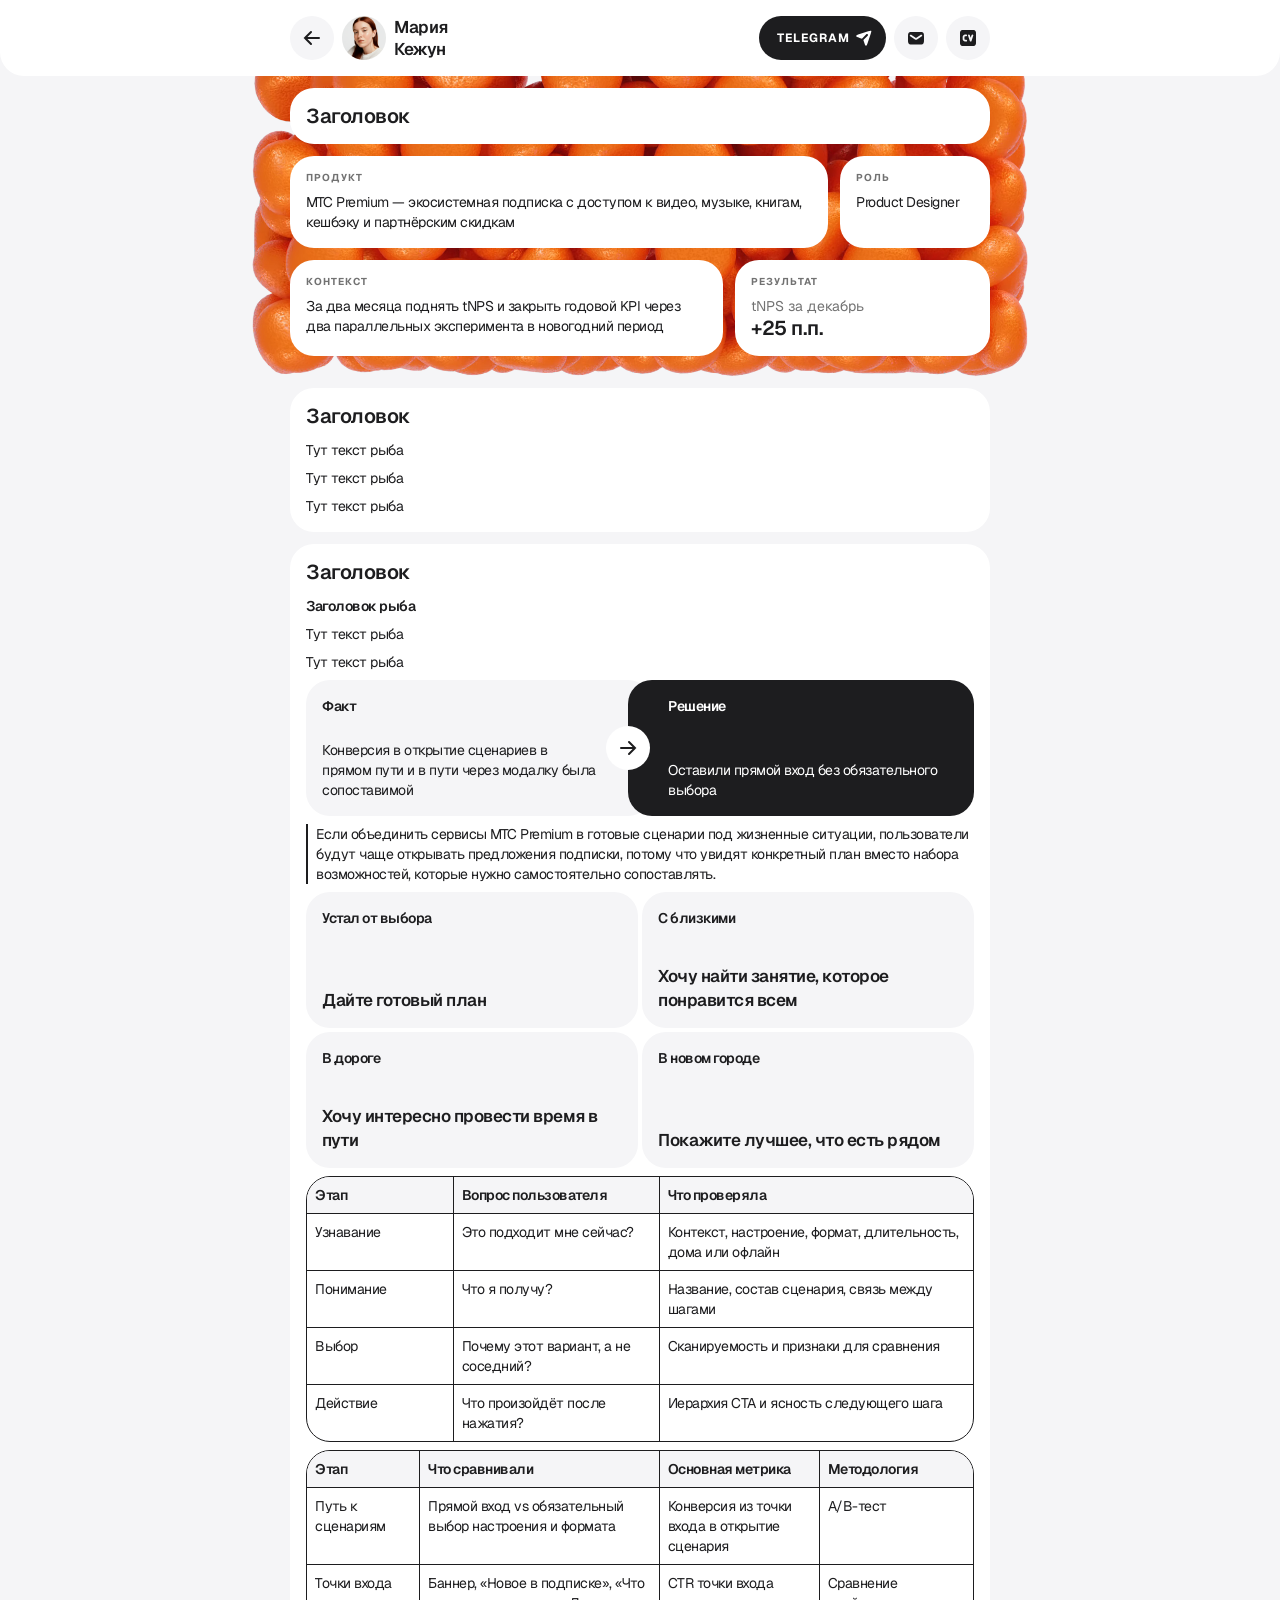
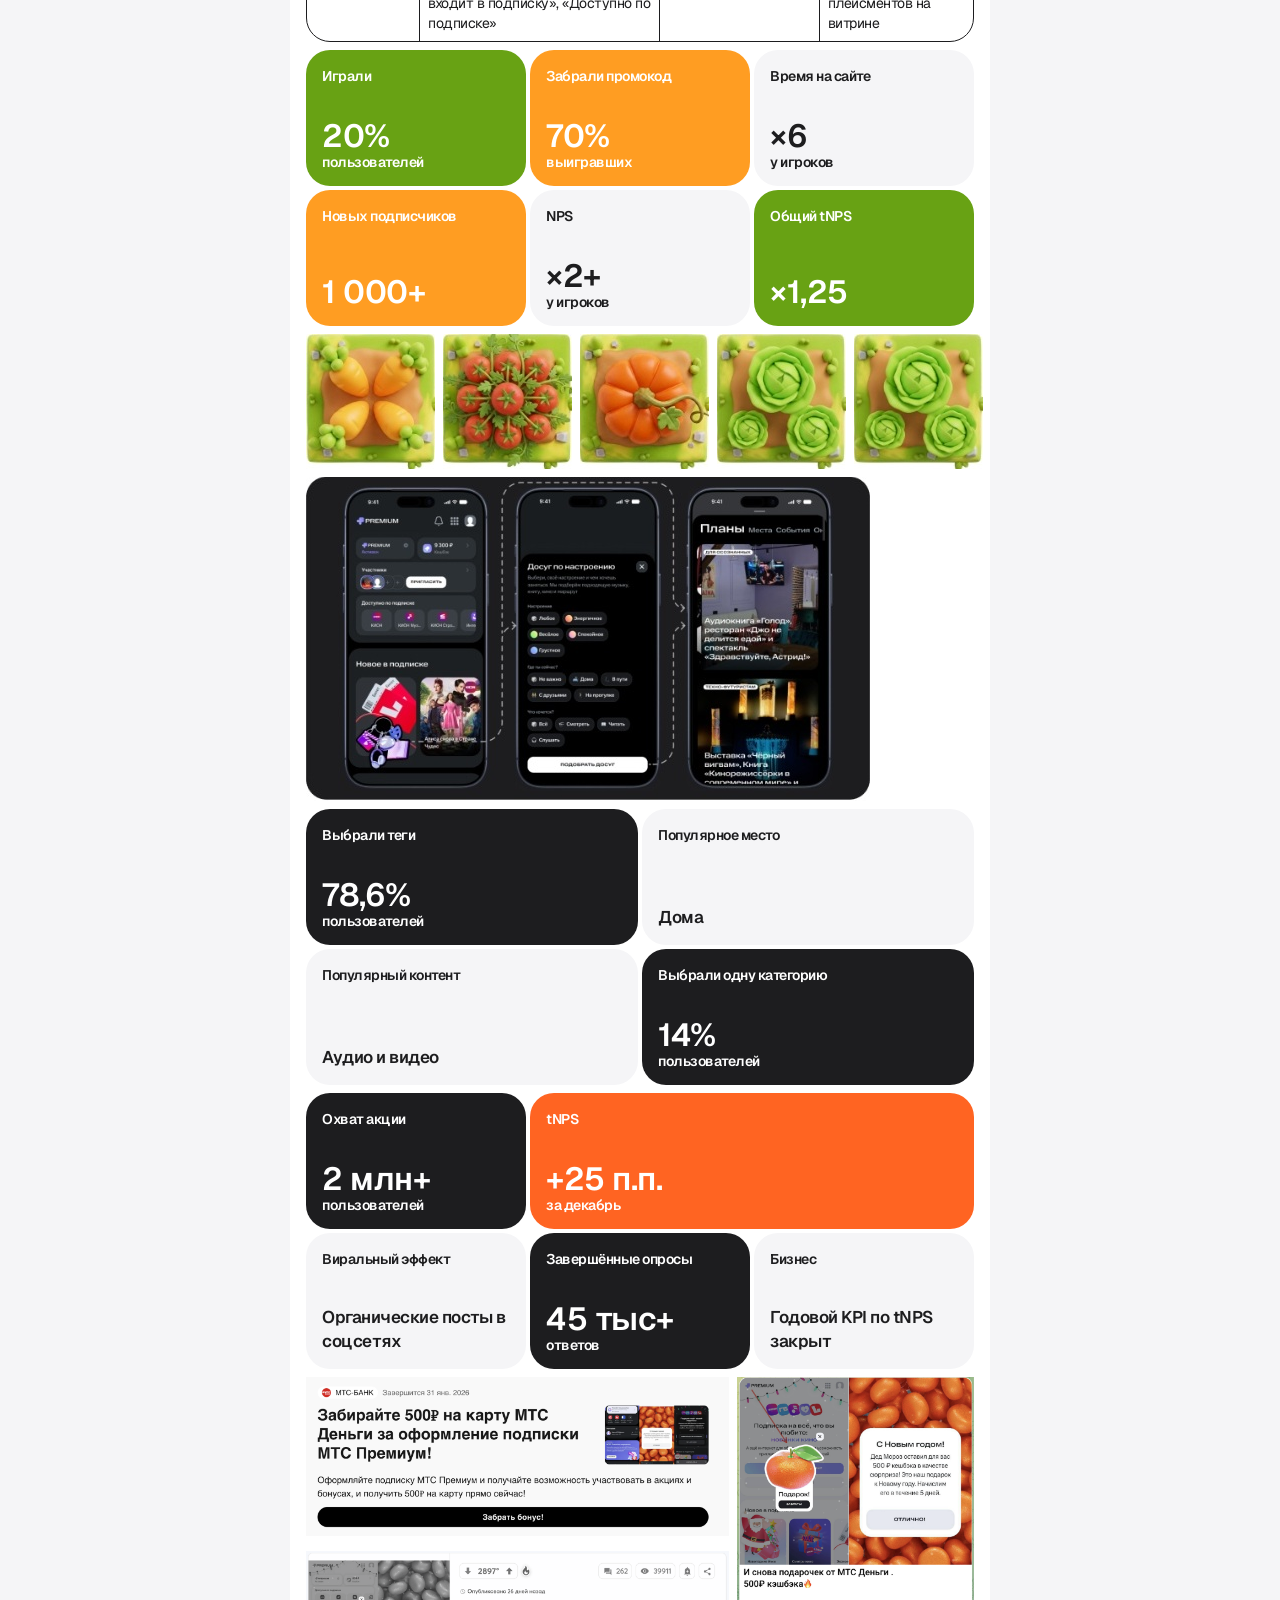
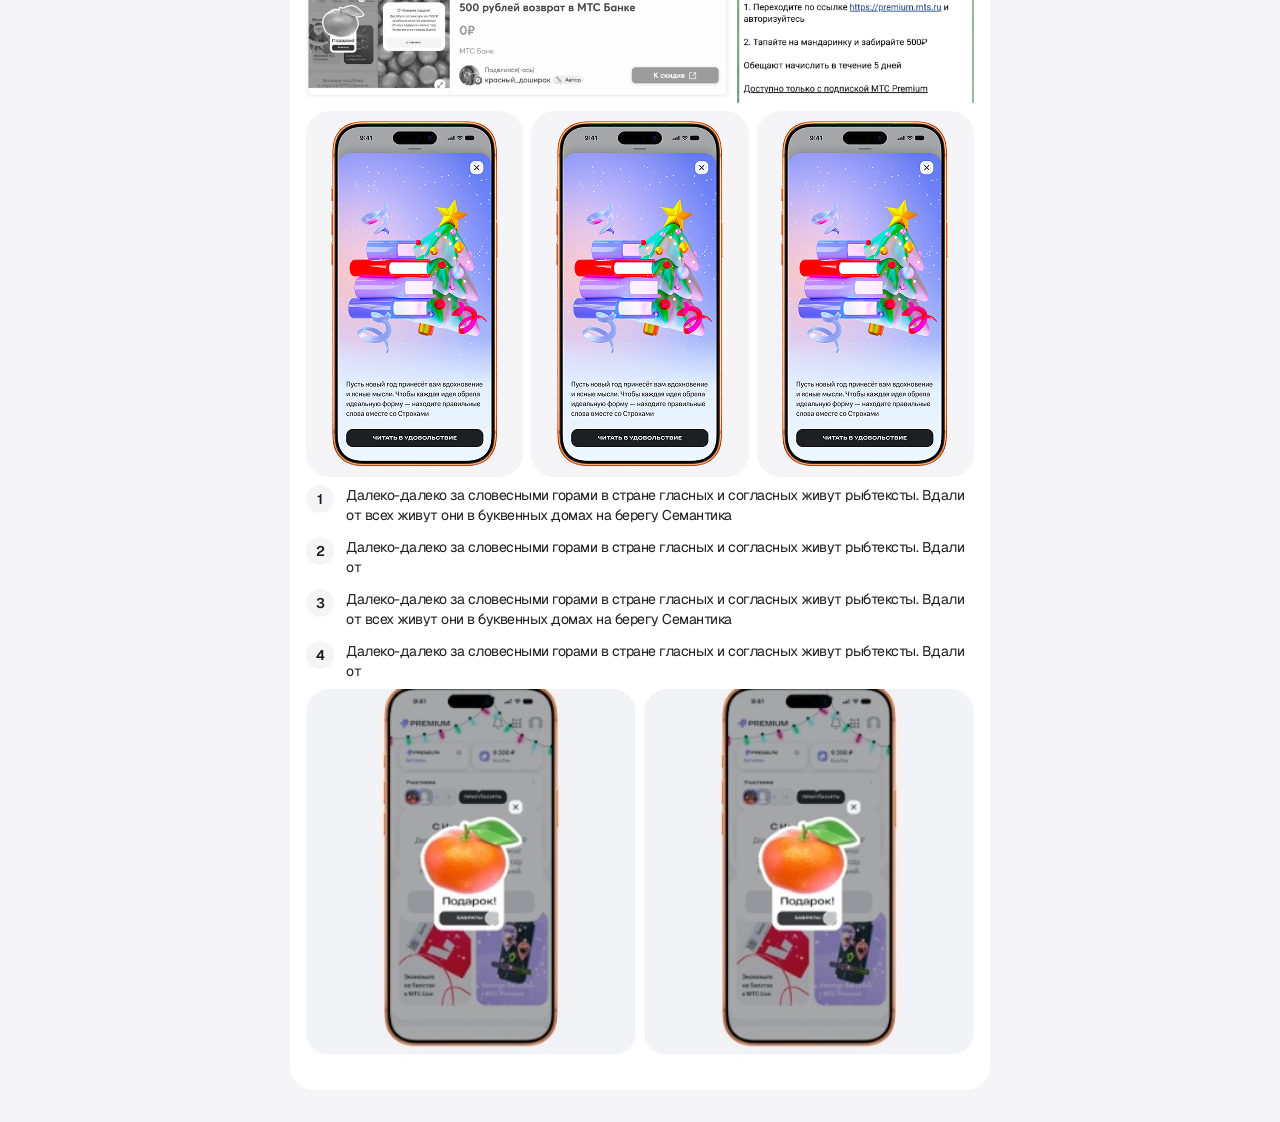
==== cases/case-template.html @ 4406c3a9 "mandarin-case" ====
<!doctype html>
<html lang="ru">
  <head>
    <meta charset="utf-8" />
    <meta
      name="viewport"
      content="width=device-width, initial-scale=1"
    />
    <title>Шаблон кейса — Мария Кежун</title>
    <link
      rel="stylesheet"
      href="/css/main.css"
    />
    <link
      rel="stylesheet"
      href="/css/case.css"
    />
  </head>

  <body class="case-page">
    <!-- Статичный фон-заготовка. Можно заменить на своё видео, не подключая скрипт главной. -->
    <div
      class="case-background"
      aria-hidden="true"
    >
      <video
        class="background-mandarin"
        autoplay
        muted
        loop
        playsinline
      >
        <source
          src="/images/для анимации 22.mp4"
          type='video/mp4; codecs="hvc1"'
        />
        <source
          src="/images/для анимации 22.webm"
          type="video/webm"
        />
      </video>
    </div>

    <!-- Шапка -->
    <header class="case-header">
      <div class="case-header-inner">
        <div class="case-author">
          <a
            class="button case-button"
            href="../index.html"
            aria-label="Все проекты"
          >
            <img
              class="button-icon"
              src="/images/cases/Arrow_left.svg"
              width="24"
              height="24"
              alt=""
            />
          </a>
          <img
            class="case-avatar"
            src="/images/cases/avatar.jpg"
            alt=""
            loading="lazy"
          />
          <div class="case-author-name">Мария<br />Кежун</div>
        </div>
        <div class="case-actions">
          <a
            class="button case-button telegram"
            href="https://t.me/mashenkatel"
            target="_blank"
            rel="noopener noreferrer"
          >
            TELEGRAM
            <img
              class="button-icon case-button-icon"
              src="/images/Telegram.svg"
              width="24"
              height="24"
              alt=""
            />
          </a>
          <a
            class="button case-button"
            href="mailto:maria.kezhun@yandex.ru"
          >
            <img
              class="button-icon"
              src="/images/E-mail.svg"
              width="24"
              height="24"
              alt=""
            />
          </a>
          <a
            class="button case-button"
            href="files/cv.pdf"
            target="_blank"
            rel="noopener noreferrer"
          >
            <img
              class="button-icon"
              src="/images/CV.svg"
              width="24"
              height="24"
              alt=""
            />
          </a>
        </div>
      </div>
    </header>

    <main class="case-main">
      <!-- Интро -->
      <div class="case-intro">
        <div class="case-panel">
          <h1>Заголовок</h1>
        </div>
        <div class="case-meta">
          <div class="case-meta-row">
            <div class="case-meta-item">
              <div class="case-caption">Продукт</div>
              <p
                >МТС Premium — экосистемная подписка с доступом к видео, музыке, книгам, кешбэку и
                партнёрским скидкам</p
              >
            </div>
            <div class="case-meta-item">
              <div class="case-caption">Роль</div>
              <p>Product Designer</p>
            </div>
          </div>
          <div class="case-meta-row case-meta-row--second">
            <div class="case-meta-item">
              <div class="case-caption">Контекст</div>
              <p
                >За два месяца поднять tNPS и закрыть годовой KPI через два параллельных
                эксперимента в новогодний период</p
              >
            </div>
            <div class="case-meta-item">
              <div class="case-caption">Результат</div>
              <div>
                <div class="case-result-label">tNPS за декабрь</div>
                <div class="case-result-value">+25 п.п.</div>
              </div>
            </div>
          </div>
        </div>
      </div>

      <!-- Контент -->
      <div class="case-content">
        <!-- КОПИРОВАТЬ: самостоятельная текстовая секция -->
        <section class="case-panel">
          <h2>Заголовок</h2>
          <div class="case-stack">
            <p>Тут текст рыба</p>
            <p>Тут текст рыба</p>
            <p>Тут текст рыба</p>
          </div>
        </section>
        <!-- КОПИРОВАТЬ: большая секция. Внутри — каталог разных блоков, а не связный кейс. -->
        <section class="case-panel">
          <h2>Заголовок</h2>
          <div class="case-blocks">
            <!-- Подзаголовок и абзацы -->
            <div class="case-stack">
              <h3>Заголовок рыба</h3>
              <p>Тут текст рыба</p>
              <p>Тут текст рыба</p>
            </div>
            <!-- Факт → решение -->
            <div class="case-padding">
              <div class="case-decision">
                <div class="case-decision-card case-decision-card--light">
                  <h3>Факт</h3>
                  <p
                    >Конверсия в открытие сценариев в прямом пути и в пути через модалку была
                    сопоставимой
                  </p>
                </div>
                <div class="case-decision-card case-decision-card--dark">
                  <div
                    class="case-decision-arrow"
                    aria-hidden="true"
                  >
                    <img
                      class="icon"
                      src="/images/cases/Arrow_right.svg"
                      width="24"
                      height="24"
                      alt=""
                    />
                  </div>
                  <h3>Решение</h3>
                  <p>Оставили прямой вход без обязательного выбора</p>
                </div>
              </div>
            </div>
            <!-- Гипотеза / цитата -->
            <blockquote class="case-quote"
              >Если объединить сервисы МТС Premium в готовые сценарии под жизненные ситуации,
              пользователи будут чаще открывать предложения подписки, потому что увидят конкретный
              план вместо набора возможностей, которые нужно самостоятельно
              сопоставлять.</blockquote
            >
            <!-- Сценарии: 2 × 2 на широком экране, колонка на мобильном -->
            <div class="case-grid case-grid--two case-scenarios">
              <div class="case-tile scenario-choice">
                <div class="case-tile-title">Устал от выбора</div>
                <div>
                  <div class="case-tile-text">Дайте готовый план</div>
                </div>
              </div>
              <div class="case-tile scenario-family">
                <div class="case-tile-title">С близкими</div>
                <div>
                  <div class="case-tile-text">Хочу найти занятие, которое понравится всем</div>
                </div>
              </div>
              <div class="case-tile scenario-road">
                <div class="case-tile-title">В дороге</div>
                <div>
                  <div class="case-tile-text">Хочу интересно провести время в пути</div>
                </div>
              </div>
              <div class="case-tile scenario-city">
                <div class="case-tile-title">В новом городе</div>
                <div>
                  <div class="case-tile-text">Покажите лучшее, что есть рядом</div>
                </div>
              </div>
            </div>
            <!-- Таблица: этапы пользовательского пути -->
            <div
              class="case-table-scroll"
              tabindex="0"
              role="region"
              aria-label="Вопрос пользователя — таблица с горизонтальной прокруткой"
            >
              <div class="case-table-frame">
                <table class="case-table case-table--journey">
                  <colgroup>
                    <col />
                    <col />
                    <col />
                  </colgroup>
                  <thead>
                    <tr>
                      <th scope="col">Этап</th>
                      <th scope="col">Вопрос пользователя</th>
                      <th scope="col">Что проверяла</th>
                    </tr>
                  </thead>
                  <tbody>
                    <tr>
                      <td>Узнавание</td>
                      <td>Это подходит мне сейчас?</td>
                      <td>Контекст, настроение, формат, длительность, дома или офлайн</td>
                    </tr>
                    <tr>
                      <td>Понимание</td>
                      <td>Что я получу?</td>
                      <td>Название, состав сценария, связь между шагами</td>
                    </tr>
                    <tr>
                      <td>Выбор</td>
                      <td>Почему этот вариант, а не соседний?</td>
                      <td>Сканируемость и признаки для сравнения</td>
                    </tr>
                    <tr>
                      <td>Действие</td>
                      <td>Что произойдёт после нажатия?</td>
                      <td>Иерархия CTA и ясность следующего шага</td>
                    </tr>
                  </tbody>
                </table>
              </div>
            </div>
            <!-- Таблица: эксперименты -->
            <div
              class="case-table-scroll"
              tabindex="0"
              role="region"
              aria-label="Что сравнивали — таблица с горизонтальной прокруткой"
            >
              <div class="case-table-frame">
                <table class="case-table case-table--experiments">
                  <colgroup>
                    <col />
                    <col />
                    <col />
                    <col />
                  </colgroup>
                  <thead>
                    <tr>
                      <th scope="col">Этап</th>
                      <th scope="col">Что сравнивали</th>
                      <th scope="col">Основная метрика</th>
                      <th scope="col">Методология</th>
                    </tr>
                  </thead>
                  <tbody>
                    <tr>
                      <td>Путь к сценариям</td>
                      <td>Прямой вход vs обязательный выбор настроения и формата</td>
                      <td>Конверсия из точки входа в открытие сценария</td>
                      <td>А/В-тест</td>
                    </tr>
                    <tr>
                      <td>Точки входа</td>
                      <td
                        >Баннер, «Новое в подписке», «Что входит в подписку», «Доступно по подписке»
                      </td>
                      <td>CTR точки входа</td>
                      <td>Сравнение плейсментов на витрине</td>
                    </tr>
                  </tbody>
                </table>
              </div>
            </div>
            <!-- Метрики: мобильный порядок задан классами metric-* -->
            <div class="case-grid case-grid--three case-metrics">
              <div class="case-tile case-tile--green metric-played">
                <div class="case-tile-title">Играли</div>
                <div>
                  <div class="case-tile-value">20%</div>
                  <div class="case-tile-note">пользователей</div>
                </div>
              </div>
              <div class="case-tile case-tile--orange metric-code">
                <div class="case-tile-title">Забрали промокод</div>
                <div>
                  <div class="case-tile-value">70%</div>
                  <div class="case-tile-note">выигравших</div>
                </div>
              </div>
              <div class="case-tile metric-time">
                <div class="case-tile-title">Время на сайте</div>
                <div>
                  <div class="case-tile-value">×6</div>
                  <div class="case-tile-note">у игроков</div>
                </div>
              </div>
              <div class="case-tile case-tile--orange metric-new">
                <div class="case-tile-title">Новых подписчиков</div>
                <div>
                  <div class="case-tile-value">1 000+</div>
                </div>
              </div>
              <div class="case-tile metric-nps">
                <div class="case-tile-title">NPS</div>
                <div>
                  <div class="case-tile-value">×2+</div>
                  <div class="case-tile-note">у игроков</div>
                </div>
              </div>
              <div class="case-tile case-tile--green metric-tnps">
                <div class="case-tile-title">Общий tNPS</div>
                <div>
                  <div class="case-tile-value">×1,25</div>
                </div>
              </div>
            </div>
            <!-- Горизонтальная галерея: добавить/удалить img -->
            <div
              class="case-image-strip"
              tabindex="0"
              role="region"
              aria-label="Галерея игрового декора"
              ><img
                class=""
                src="/images/cases/vegetable-1.jpg"
                alt="Игровой декор"
                loading="lazy"
              />
              <img
                class=""
                src="/images/cases/vegetable-2.jpg"
                alt="Игровой декор"
                loading="lazy"
              />
              <img
                class=""
                src="/images/cases/vegetable-3.jpg"
                alt="Игровой декор"
                loading="lazy"
              />
              <img
                class=""
                src="/images/cases/vegetable-4.jpg"
                alt="Игровой декор"
                loading="lazy"
              />
              <img
                class=""
                src="/images/cases/vegetable-4.jpg"
                alt="Игровой декор"
                loading="lazy"
              />
            </div>
            <!-- Одна широкая иллюстрация -->
            <figure
              ><img
                class="case-image"
                src="/images/cases/flow.jpg"
                alt="Три экрана сценария МТС Premium"
                loading="lazy"
            /></figure>
            <!-- Метрики / ответы 2 × 2 -->
            <div class="case-grid case-grid--two">
              <div class="case-tile case-tile--dark">
                <div class="case-tile-title">Выбрали теги</div>
                <div>
                  <div class="case-tile-value">78,6%</div>
                  <div class="case-tile-note">пользователей</div>
                </div>
              </div>
              <div class="case-tile">
                <div class="case-tile-title">Популярное место</div>
                <div>
                  <div class="case-tile-text">Дома</div>
                </div>
              </div>
              <div class="case-tile">
                <div class="case-tile-title">Популярный контент</div>
                <div>
                  <div class="case-tile-text">Аудио и видео</div>
                </div>
              </div>
              <div class="case-tile case-tile--dark">
                <div class="case-tile-title">Выбрали одну категорию</div>
                <div>
                  <div class="case-tile-value">14%</div>
                  <div class="case-tile-note">пользователей</div>
                </div>
              </div>
            </div>
            <!-- Асимметричная сетка результатов -->
            <div class="case-grid case-results">
              <div class="case-tile case-tile--dark result-reach">
                <div class="case-tile-title">Охват акции</div>
                <div>
                  <div class="case-tile-value">2 млн+</div>
                  <div class="case-tile-note">пользователей</div>
                </div>
              </div>
              <div class="case-tile case-tile--tangerine result-tnps">
                <div class="case-tile-title">tNPS</div>
                <div>
                  <div class="case-tile-value">+25 п.п.</div>
                  <div class="case-tile-note">за декабрь</div>
                </div>
              </div>
              <div class="case-tile result-viral">
                <div class="case-tile-title">Виральный эффект</div>
                <div>
                  <div class="case-tile-text">Органические посты в соцсетях</div>
                </div>
              </div>
              <div class="case-tile case-tile--dark result-surveys">
                <div class="case-tile-title">Завершённые опросы</div>
                <div>
                  <div class="case-tile-value">45 тыс+</div>
                  <div class="case-tile-note">ответов</div>
                </div>
              </div>
              <div class="case-tile result-business">
                <div class="case-tile-title">Бизнес</div>
                <div>
                  <div class="case-tile-text">Годовой KPI по tNPS закрыт</div>
                </div>
              </div>
            </div>
            <!-- Коллаж публикаций: на мобильном одна колонка -->
            <div class="case-press">
              <div class="case-press-column"
                ><img
                  src="/images/cases/mandarin/viral-1.png"
                  alt="Публикация об акции"
                  loading="lazy"
                />
                <img
                  src="/images/cases/mandarin/viral-2.png"
                  alt="Обсуждение акции"
                  loading="lazy"
                />
              </div>
              <img
                src="/images/cases/mandarin/viral-3.png"
                alt="Публикация с новогодним подарком"
                loading="lazy"
              />
            </div>
            <!-- Три экрана: на мобильном друг под другом -->
            <div class="case-preview-grid">
              <div class="case-preview-frame">
                <img
                  src="/images/cases/phone-1.jpg"
                  alt="..."
                />
              </div>
              <div class="case-preview-frame">
                <img
                  src="/images/cases/phone-1.jpg"
                  alt="..."
                />
              </div>
              <div class="case-preview-frame">
                <img
                  src="/images/cases/phone-1.jpg"
                  alt="..."
                />
              </div>
            </div>
            <!-- Нумерованный список: номера создаются автоматически -->
            <ol class="case-steps">
              <li
                >Далеко-далеко за словесными горами в стране гласных и согласных живут рыбтексты.
                Вдали от всех живут они в буквенных домах на берегу Семантика</li
              >
              <li
                >Далеко-далеко за словесными горами в стране гласных и согласных живут рыбтексты.
                Вдали от
              </li>
              <li
                >Далеко-далеко за словесными горами в стране гласных и согласных живут рыбтексты.
                Вдали от всех живут они в буквенных домах на берегу Семантика</li
              >
              <li
                >Далеко-далеко за словесными горами в стране гласных и согласных живут рыбтексты.
                Вдали от
              </li>
            </ol>
            <!-- Два экрана в ряд: на мобильном один под другим -->
            <div class="case-pairs"
              ><img
                class=""
                src="/images/cases/gift.jpg"
                alt="Экран с подарком"
                loading="lazy"
              /><img
                class=""
                src="/images/cases/gift.jpg"
                alt="Экран с подарком"
                loading="lazy"
              />
            </div>
          </div>
        </section>
      </div>
    </main>
    <script src="/scripts/case.js"></script>
  </body>
</html>
---- css/main.css ----
/* Общая кнопка: подходит для <a> и <button> */

.button {
  --button-background: #fff;
  --button-color: #1d1d1f;
  --hover-overlay: rgb(188 195 208 / 25%);

  position: relative;

  display: inline-flex;
  align-items: center;
  justify-content: center;
  gap: 2px;

  min-width: 44px;
  height: 44px;
  padding: 10px;

  border: 0;
  border-radius: 100px;

  background: var(--button-background);
  color: var(--button-color);

  font-family: inherit;
  font-size: 12px;
  line-height: 16px;
  font-weight: 700;
  letter-spacing: 1px;

  text-decoration: none;
  cursor: pointer;
}

/* Чёрный вариант */

.button.telegram {
  --button-background: #1d1d1f;
  --button-color: #fff;
  --hover-overlay: rgb(242 243 247 / 12%);
}

/* Иконки */

.button svg,
.button .contact-icon {
  display: block;
  flex: none;
  width: 24px;
  height: 24px;
}

/* Слой ховера.
   Позиционирование .arrow остаётся в CSS главной. */

.button::after,
.arrow::after {
  content: "";
  position: absolute;
  inset: 0;
  border-radius: inherit;
  background: var(--hover-overlay);
  opacity: 0;
  pointer-events: none;
  transition: opacity 150ms ease;
}

.arrow {
  --hover-overlay: rgb(242 243 247 / 12%);
}

@media (hover: hover) {
  .button:hover::after,
  .arrow:hover::after {
    opacity: 1;
  }
}
---- css/case.css ----
@import url("https://fonts.googleapis.com/css2?family=Geist:wght@400;500;600;700&display=swap");

/* Базовые настройки */

* {
  box-sizing: border-box;
}

body.case-page {
  margin: 0;
  color: #1d1d1f;
  background: #f5f5f7;
  font-family: Geist, Arial, sans-serif;
  -webkit-font-smoothing: antialiased;
}

.case-page :where(h1, h2, h3, p, figure, blockquote) {
  margin: 0;
}

.case-page h1,
.case-page h2 {
  font-size: 20px;
  line-height: 24px;
  font-weight: 600;
  letter-spacing: -0.5px;
}

.case-page h3 {
  font-size: 14px;
  line-height: 20px;
  font-weight: 600;
  letter-spacing: -0.5px;
}

.case-page p,
.case-page li,
.case-page td,
.case-page th {
  font-size: 14px;
  line-height: 20px;
  /* line-height: 18px; */
  letter-spacing: -0.5px;
}

.case-page p,
.case-page li {
  overflow-wrap: anywhere;
}

.case-page img {
  display: block;
  max-width: 100%;
}

/* .case-page a {
  color: inherit;
} */

.case-padding-full {
  min-width: 0;
  padding: 12px 0;
}

.case-padding-top {
  min-width: 0;
  padding: 12px 0 0;
}

.text-muted {
  color: #727272;
}

/* Шапка */

.case-header {
  position: sticky;
  top: 0;
  z-index: 10;

  height: 76px;
  padding: 16px 16px 16px;

  background: #fff;
  border-radius: 0 0 24px 24px;
}

.case-header-inner {
  display: flex;
  align-items: center;
  justify-content: space-between;
  gap: 8px;
  max-width: 700px;
  margin: auto;
}

.case-author,
.case-actions {
  display: flex;
  align-items: center;
  gap: 8px;
}

.case-author-name {
  font-size: 17px;
  line-height: 22px;
  font-weight: 600;
  letter-spacing: -0.5px;
}

.case-avatar {
  flex: none;
  width: 44px;
  height: 44px;
  object-fit: cover;
  border-radius: 50%;
}

.case-button {
  --button-background: #f5f5f7;
}

.telegram {
  padding-inline: 18px 10px;
}

/* Основная структура */

.case-main {
  position: relative;
  z-index: 1;
  display: flex;
  flex-direction: column;
  gap: 32px;
  width: calc(100% - 32px);
  max-width: 700px;
  margin: 12px auto 32px;
}

.case-intro,
.case-content {
  display: flex;
  flex-direction: column;
  gap: 12px;
  min-width: 0;
}

.case-panel {
  display: flex;
  flex-direction: column;
  gap: 12px;
  min-width: 0;
  padding: 16px;
  background: white;
  border-radius: 24px;
}

.case-stack {
  display: flex;
  flex-direction: column;
  gap: 8px;
}

.case-blocks {
  display: flex;
  flex-direction: column;
  gap: 8px;
  min-width: 0;
}

.case-blocks > * {
  min-width: 0;
}

/* Метаданные кейса */

.case-meta {
  display: flex;
  flex-direction: column;
  gap: 12px;
}

.case-meta-row {
  display: grid;
  grid-template-columns: minmax(0, 1fr) 150px;
  gap: 12px;
}

.case-meta-row--second {
  grid-template-columns: minmax(0, 1fr) 255px;
}

.case-meta-item {
  display: flex;
  flex-direction: column;
  gap: 8px;
  min-width: 0;
  padding: 16px;
  background: white;
  border-radius: 24px;
}

.case-caption {
  color: #727272;
  font-size: 10px;
  line-height: 12px;
  font-weight: 700;
  letter-spacing: 1px;
  text-transform: uppercase;
}

.case-result-label {
  color: #727272;
  font-size: 14px;
  line-height: 20px;
}

.case-result-value {
  font-size: 20px;
  line-height: 24px;
  font-weight: 600;
  letter-spacing: -0.5px;
}

/* Фон */

.case-background {
  position: absolute;
  top: 0px;
  left: 0;
  right: 0;
  overflow: hidden;
  pointer-events: none;
}

.background-mandarin {
  position: absolute;
  left: 50%;
  bottom: 0;
  transform: translateX(-50%);

  display: block;
  width: 1000px;
  /* height: 1440px; */
  max-width: none;

  object-fit: cover;
  object-position: center bottom;
}

/* .case-background::after {
  content: "";
  position: absolute;
  left: 0;
  right: 0;
  bottom: 0;
  height: 20px;
  background: linear-gradient(transparent, #f5f5f7);
} */

/* Карточки решений */

.case-decision {
  --decision-overlap: 24px;

  position: relative;
  display: grid;
  grid-template-columns: repeat(2, minmax(0, 1fr));
}

.case-decision-card {
  display: flex;
  flex-direction: column;
  justify-content: space-between;
  gap: 24px;
  min-height: 120px;
  padding: 16px;
  border-radius: 24px;
  background: #f5f5f7;
  position: relative;
  min-width: 0;
}

.case-decision-card--light {
  padding-right: 56px;
  margin-right: calc(var(--decision-overlap) / -2);
}

.case-decision-card--dark {
  z-index: 1;
  margin-left: calc(var(--decision-overlap) / -2);
  padding-left: 40px;
  background: #1d1d1f;
  color: white;
  overflow: visible;
}

.case-decision-arrow {
  position: absolute;
  z-index: 2;

  top: 50%;
  left: -22px;
  transform: translateY(-50%);

  display: grid;
  place-items: center;

  width: 44px;
  height: 44px;
  border-radius: 50%;
  background: white;
}

.case-decision-arrow svg {
  width: 24px;
  height: 24px;
}

.case-quote {
  padding-left: 8px;
  border-left: 2px solid #1d1d1f;
  font-size: 14px;
  line-height: 20px;
  letter-spacing: -0.5px;
}

/* Сетки и плитки */

.case-grid {
  display: grid;
  gap: 4px;
}

.case-grid--two {
  grid-template-columns: repeat(2, minmax(0, 1fr));
}

.case-grid--three {
  grid-template-columns: repeat(3, minmax(0, 1fr));
}

.case-tile {
  display: flex;
  flex-direction: column;
  justify-content: space-between;
  gap: 24px;
  min-width: 0;
  min-height: 136px;
  padding: 16px;
  border-radius: 24px;
  background: #f5f5f7;
}

.case-tile--dark {
  background: #1d1d1f;
  color: white;
}

.case-tile--green {
  background: #68a214;
  color: white;
}

.case-tile--orange {
  background: #ff9d22;
  color: white;
}

.case-tile--tangerine {
  background: #ff6422;
  color: white;
}

.case-tile-title {
  font-size: 14px;
  line-height: 20px;
  font-weight: 600;
  letter-spacing: -0.5px;
}

.case-tile-value {
  font-size: 32px;
  line-height: 36px;
  font-weight: 600;
  letter-spacing: -0.5px;
}

.case-tile-text {
  font-size: 17px;
  line-height: 24px;
  font-weight: 600;
  letter-spacing: -0.5px;
}

.case-tile-note {
  font-size: 14px;
  line-height: 16px;
  letter-spacing: -0.5px;
  font-weight: 600;
}

/* Порядок сценариев */

.case-scenarios .scenario-road {
  order: 3;
}

.case-scenarios .scenario-family {
  order: 2;
}

.case-scenarios .scenario-city {
  order: 4;
}

.case-scenarios .scenario-choice {
  order: 1;
}

/* Общие настройки прокручиваемых лент */

.case-table-scroll,
.case-image-strip,
.case-phone-gallery {
  overflow-x: auto;
  overscroll-behavior-x: contain;
  margin-inline: -16px;
  padding-inline: 16px;
}

.case-table-scroll,
.case-image-strip {
  scrollbar-width: none;
  scroll-behavior: auto;
  scroll-snap-type: none;
  cursor: grab;
}

.case-table-scroll::-webkit-scrollbar,
.case-image-strip::-webkit-scrollbar {
  display: none;
}

.case-table-scroll.is-dragging,
.case-image-strip.is-dragging {
  cursor: grabbing;
  user-select: none;
  -webkit-user-select: none;
}

.case-table-scroll:focus-visible,
.case-image-strip:focus-visible {
  outline: 2px solid #727272;
  outline-offset: 4px;
}

/* Таблицы */

/* Неподвижная область просмотра */
.case-table-scroll {
  width: calc(100% + 32px);
  min-width: 0;
  max-width: none;
}

/* Таблица движется вместе с рамкой и скруглениями */
.case-table-frame {
  width: 100%;
  min-width: 450px;
  border: 1px solid #1d1d1f;
  border-radius: 24px;
  overflow: hidden;
}

.case-table {
  width: 100%;
  min-width: 0;
  border-collapse: separate;
  border-spacing: 0;
  table-layout: fixed;
}

.case-table th,
.case-table td {
  padding: 8px;
  text-align: left;
  vertical-align: top;
  border-right: 1px solid #1d1d1f;
  border-bottom: 1px solid #1d1d1f;

  white-space: normal;
  word-break: normal;
  overflow-wrap: anywhere;
}

.case-table th {
  background: #f5f5f7;
  font-weight: 600;
}

.case-table tr > :last-child {
  border-right: 0;
}

.case-table tbody tr:last-child td {
  border-bottom: 0;
}

/* Пропорции колонок таблицы экспериментов */

.case-table--experiments col:nth-child(1) {
  width: 17%;
}

.case-table--experiments col:nth-child(2) {
  width: 36%;
}

.case-table--experiments col:nth-child(3) {
  width: 24%;
}

.case-table--experiments col:nth-child(4) {
  width: 23%;
}

/* Пропорции колонок таблицы пути пользователя */

.case-table--journey col:nth-child(1) {
  width: 22%;
}

.case-table--journey col:nth-child(2) {
  width: 31%;
}

.case-table--journey col:nth-child(3) {
  width: 47%;
}

/* Лента изображений */

.case-image-strip {
  display: flex;
  gap: 8px;
  user-select: none;
  -webkit-user-select: none;
}

.strip-img {
  flex: none;
  max-width: none;
  object-fit: contain;
  user-select: none;
  -webkit-user-drag: none;
}

.ded {
  width: auto;
  height: var(--ded-height, 354px);
  border-radius: 24px;
}

.ogorod {
  width: 152px;
  height: 160px;
}

/* Изображения и публикации */

.case-media {
  min-width: 0;
  margin: 0;
}

.case-video,
.case-img {
  display: block;
  width: 100%;
  height: auto;
  border-radius: 24px;
}

/* Композиция: две горизонтальные картинки и одна вертикальная */

.case-press {
  display: grid;

  /* Рассчитано по пропорциям картинок и двум промежуткам 8px */
  grid-template-columns:
    minmax(0, calc(64.6688105% - 8.9304916px))
    minmax(0, 1fr);

  gap: 8px;
  align-items: start;
  min-width: 0;
}

.case-press-column {
  display: flex;
  flex-direction: column;
  gap: 8px;
  min-width: 0;
}

.case-press img {
  display: block;
  width: 100%;
  height: auto;
}

/* Горизонтальные изображения */
.case-press-column > img {
  aspect-ratio: 429.12 / 161.42;
  object-fit: contain;
}

/* Вертикальное изображение */
.case-press > img {
  aspect-ratio: 230.88 / 317.93;
  object-fit: contain;
}

/* Фреймы с примерами */

.case-preview-grid {
  display: grid;
  grid-template-columns: repeat(3, minmax(0, 1fr));
  gap: 8px;
  min-width: 0;
}

.case-preview-frame {
  display: grid;
  place-items: center;
  min-width: 0;
  overflow: hidden;
  border-radius: 24px;
  background: #f5f5f7;
  padding: 8px;
}

.croped-phone {
  width: 100%;
  max-width: 171.24px;
  height: auto;
}

/* Нумерованные шаги */

.case-steps {
  display: flex;
  flex-direction: column;
  gap: 12px;
  list-style: none;
  padding: 0;
  margin: 0;
  counter-reset: steps;
}

.case-steps li {
  display: grid;
  grid-template-columns: 28px minmax(0, 1fr);
  align-items: center;
  gap: 12px;
  counter-increment: steps;
}

.case-steps li::before {
  content: counter(steps);
  display: grid;
  place-items: center;
  align-self: start;
  width: 28px;
  height: 28px;
  border-radius: 50%;
  background: #f5f5f7;
  font-weight: 600;
}

/* Галерея экранов */

.case-phone-gallery {
  display: flex;
  gap: 8px;
}

.case-phone-gallery img {
  flex: none;
  align-self: start;
  width: 184px;
  max-width: none;
  height: auto;
  border-radius: 24px;
}

.case-pairs {
  display: grid;
  grid-template-columns: repeat(2, minmax(0, 1fr));
  gap: 8px;
}

.case-pairs img {
  width: 100%;
  height: auto;
  border-radius: 24px;
}

/* Результаты */

.case-results {
  grid-template-columns: repeat(3, minmax(0, 1fr));
}

.case-results .result-tnps {
  grid-column: span 2;
}

/* Мобильная версия */

@media (width < 550px) {
  .case-header {
    height: 64px;
  }
  .case-header-inner {
    height: 32px;
  }

  .case-author,
  .case-actions {
    gap: 4px;
  }

  .case-author-name {
    font-size: 12px;
    line-height: 16px;
  }

  .case-avatar {
    width: 32px;
    height: 32px;
  }

  .case-main {
    width: calc(100% - 24px);
  }
  /* 
  .case-background {
    height: 440px;
  } */

  .case-meta {
    padding: 16px;
    background: white;
    border-radius: 24px;
  }

  .case-meta-row,
  .case-meta-row--second {
    display: flex;
    flex-direction: column;
    gap: 12px;
  }

  .case-meta-item {
    padding: 0;
    background: none;
    border-radius: 0;
  }

  .case-decision {
    grid-template-columns: 1fr;
  }

  .case-decision-card--light {
    margin-right: 0;
    margin-bottom: calc(var(--decision-overlap) / -2);
    padding-right: 16px;
    padding-bottom: 44px;
  }

  .case-decision-card--dark {
    padding-left: 16px;
    min-height: 100px;
    gap: 12px;
    margin-left: 0;
    margin-top: calc(var(--decision-overlap) / -2);
  }

  .case-decision-arrow {
    width: 32px;
    height: 32px;
    top: -16px;
    left: 50%;
    bottom: auto;
    transform: translateX(-50%);
  }

  .case-decision-arrow .icon {
    transform: rotate(90deg);
  }

  .case-scenarios {
    grid-template-columns: 1fr;
  }

  .case-scenarios .scenario-road {
    order: 2;
  }

  .case-scenarios .scenario-family {
    order: 3;
  }

  .case-metrics {
    grid-template-columns: repeat(2, minmax(0, 1fr));
  }

  .case-metrics .metric-played {
    grid-column: 1 / -1;
    order: 1;
  }

  .case-metrics .metric-time {
    order: 2;
  }

  .case-metrics .metric-code {
    order: 3;
  }

  .case-metrics .metric-new {
    order: 4;
  }

  .case-metrics .metric-nps {
    order: 5;
  }

  .case-metrics .metric-tnps {
    grid-column: 1 / -1;
    order: 6;
  }

  .case-results {
    grid-template-columns: repeat(2, minmax(0, 1fr));
  }

  .case-results .result-reach {
    order: 1;
  }

  .case-results .result-viral {
    order: 2;
  }

  .case-results .result-tnps {
    order: 3;
    grid-column: 1 / -1;
  }

  .case-results .result-surveys {
    order: 4;
    grid-column: 1 / -1;
  }

  .case-results .result-business {
    order: 5;
    grid-column: 1 / -1;
  }

  .ogorod {
    width: 100px;
    height: 112px;
  }

  .case-pairs {
    grid-template-columns: 1fr;
  }

  .case-preview-grid {
    grid-template-columns: 1fr;
    width: 100%;
    margin-inline: 0;
  }

  .case-preview-frame {
    position: relative;
    aspect-ratio: 518 / 585.48;
  }

  .croped-phone {
    position: absolute;
    inset: 8px;
    margin: auto;

    width: auto;
    max-width: calc(100% - 16px);
    height: calc(100% - 16px);
    max-height: calc(100% - 16px);

    object-fit: contain;
  }

  /* Обычные кнопки с одной иконкой */
  .button.case-button {
    flex: none;

    width: 32px;
    min-width: 32px;
    height: 32px;
    padding: 4px;

    font-size: 10px;
    line-height: 12px;
  }

  /* Иконки в кнопках кейса */
  .button.case-button svg,
  .button.case-button .contact-icon,
  .button .case-button-icon {
    display: block;
    flex: none;
    width: 16px;
    height: 16px;
  }

  /* Telegram с текстом — не ограничиваем шириной 32px */
  .button.telegram {
    width: auto;
    padding-inline: 12px 8px;
    gap: 2px;
  }
}
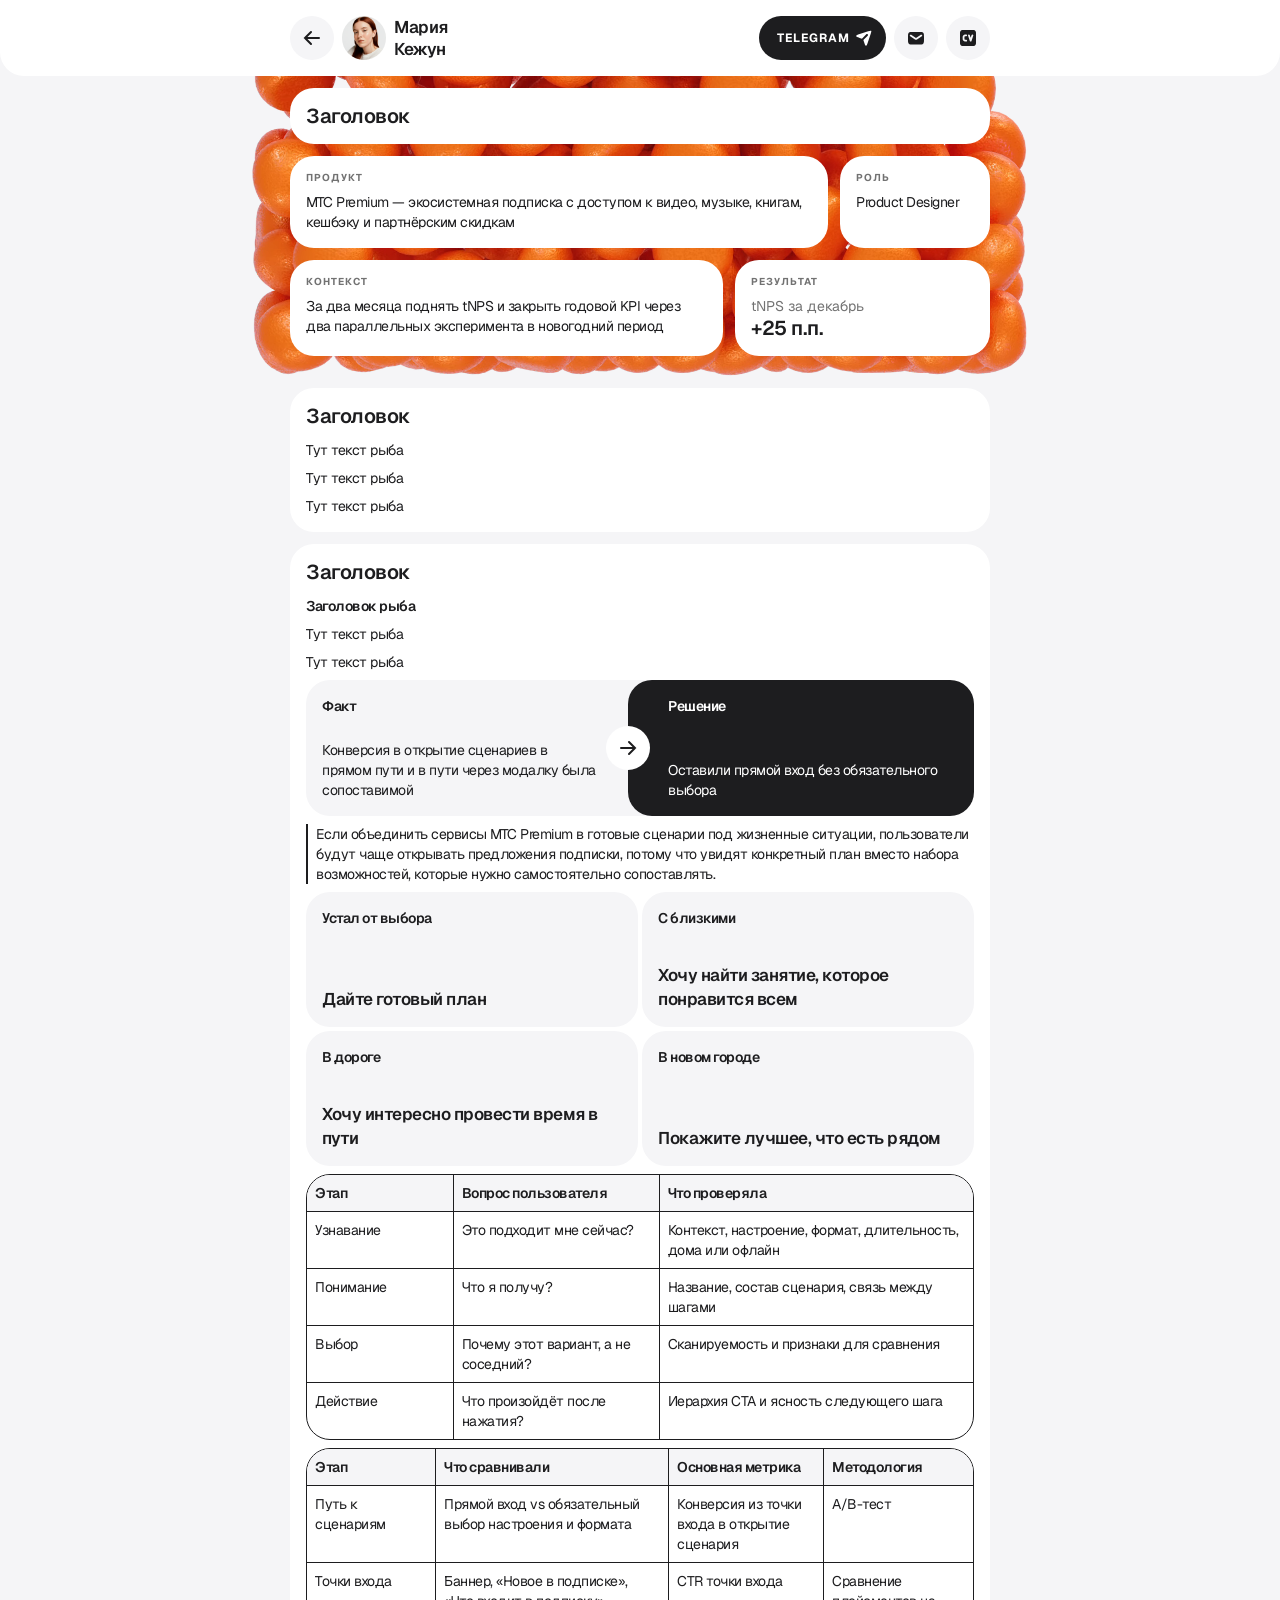
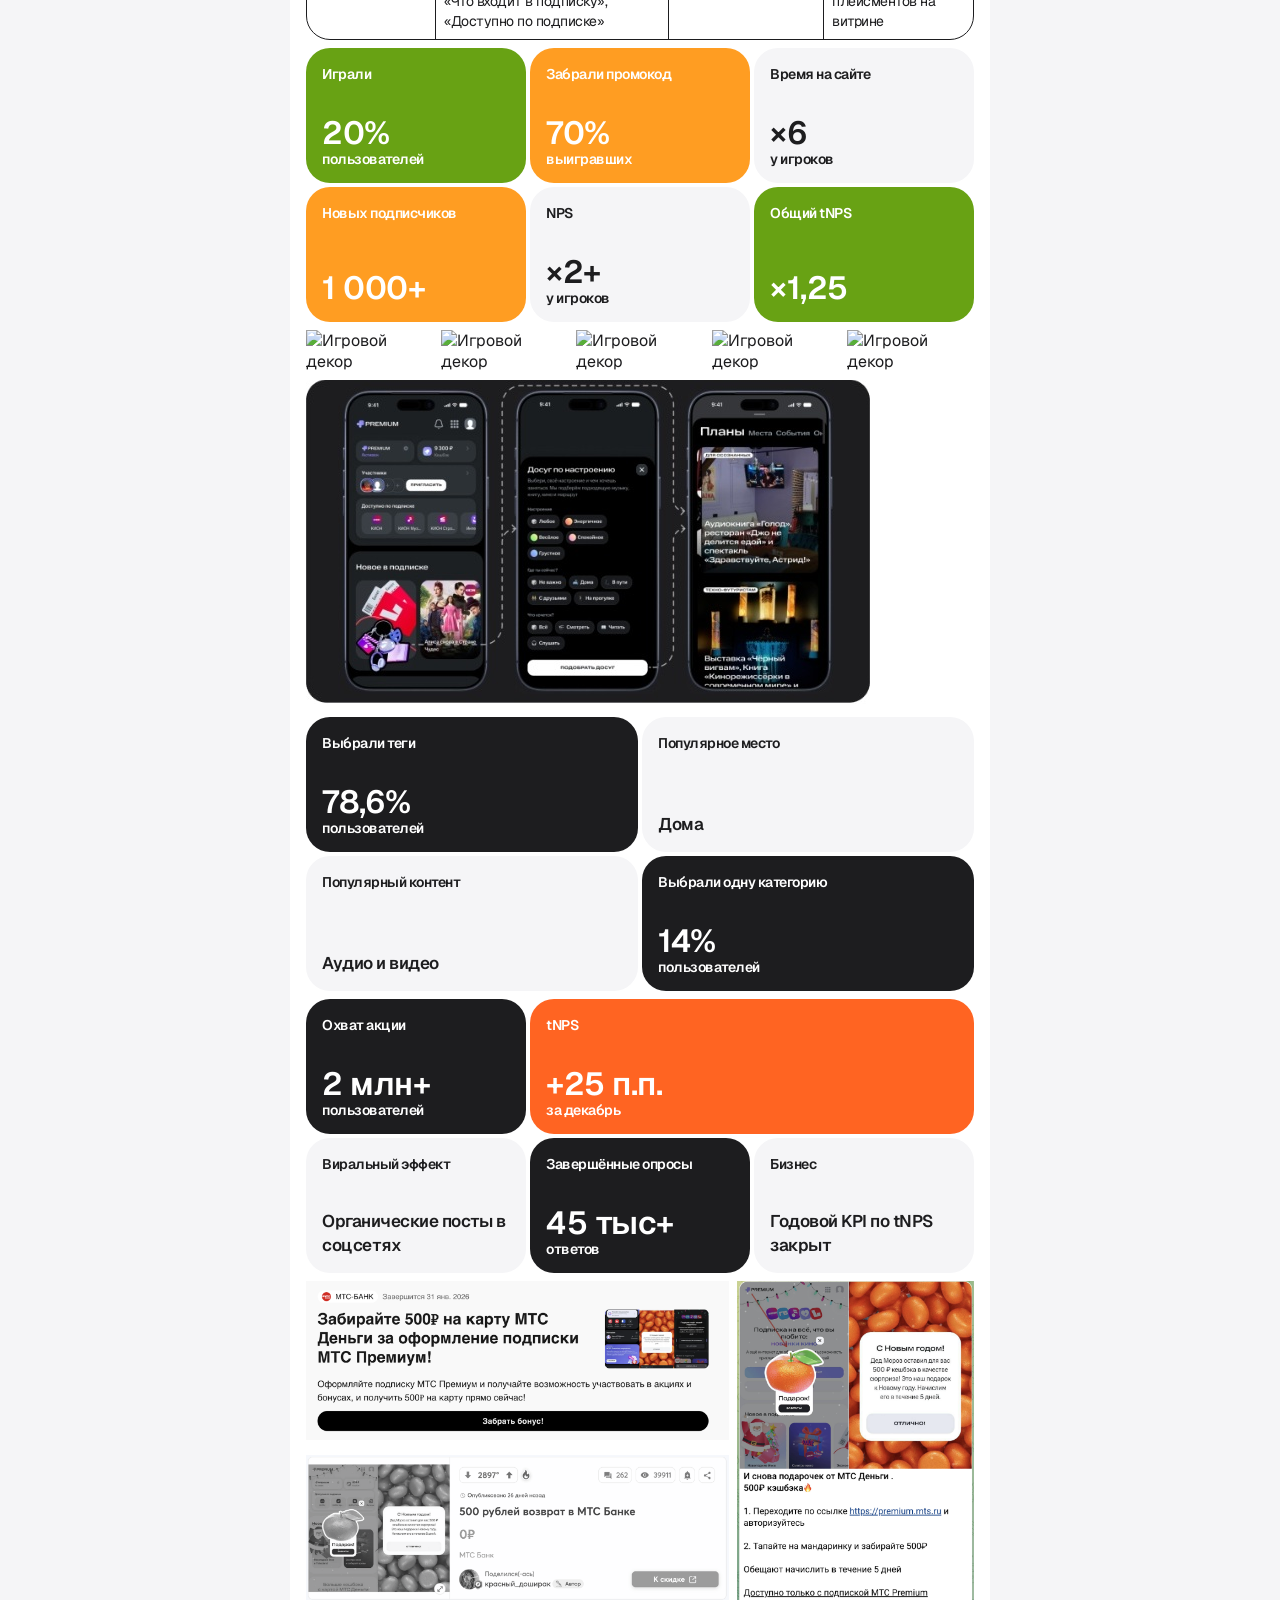
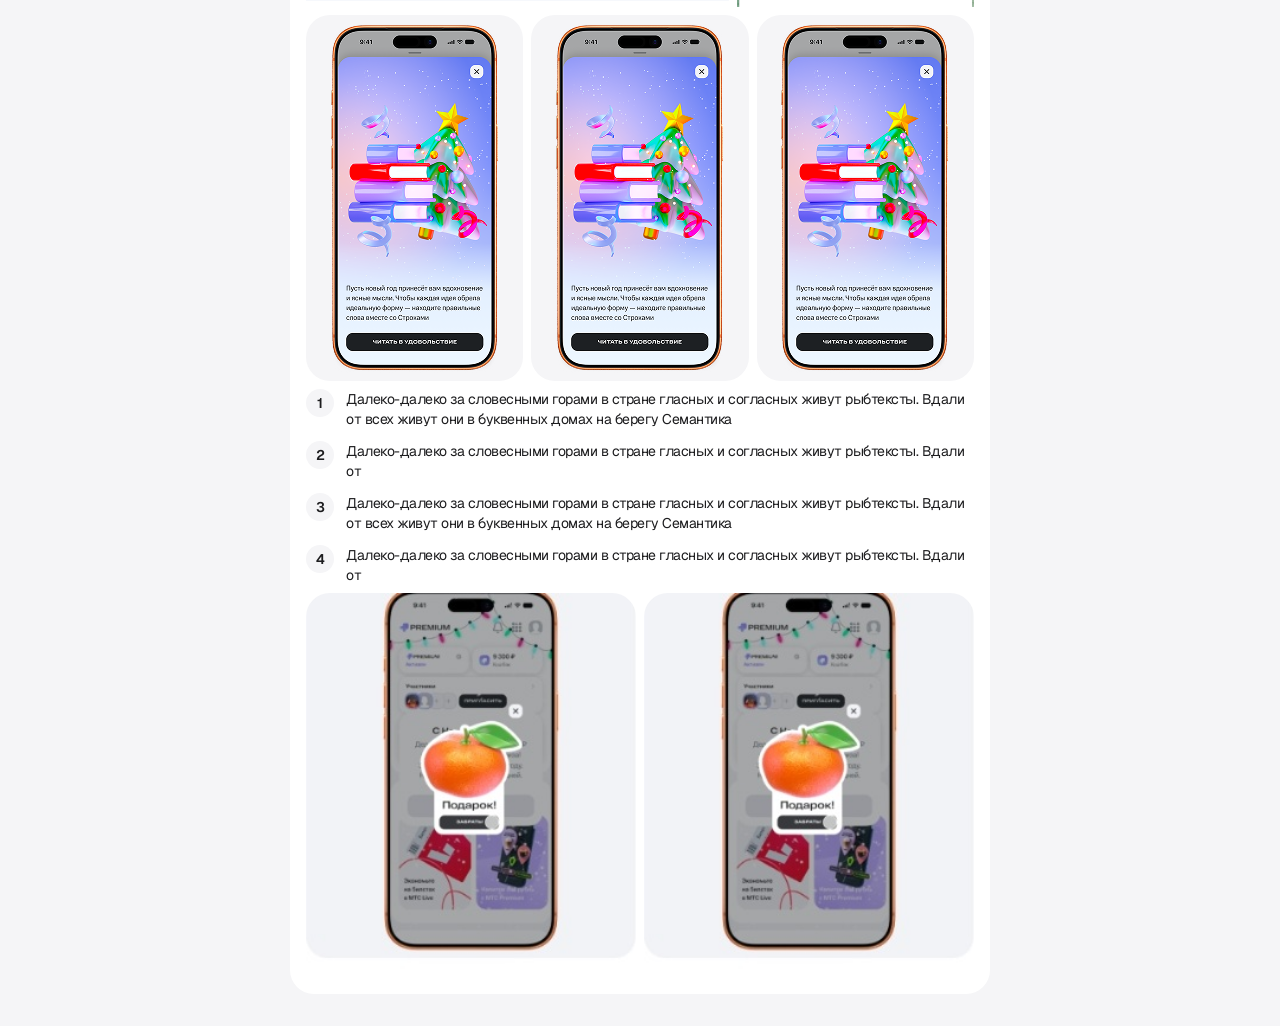
==== commit 8255afb8: "add new cases" ====
--- a/cases/case-template.html
+++ b/cases/case-template.html
@@ -201,12 +201,11 @@
               </div>
             </div>
             <!-- Гипотеза / цитата -->
-            <blockquote class="case-quote"
-              >Если объединить сервисы МТС Premium в готовые сценарии под жизненные ситуации,
-              пользователи будут чаще открывать предложения подписки, потому что увидят конкретный
-              план вместо набора возможностей, которые нужно самостоятельно
-              сопоставлять.</blockquote
-            >
+            <blockquote class="case-quote">
+              Если объединить сервисы МТС Premium в готовые сценарии под жизненные ситуации,
+              пользователи будут чаще открывать предложения подписки, потому что увидят конкретный
+              план вместо набора возможностей, которые нужно самостоятельно сопоставлять.
+            </blockquote>
             <!-- Сценарии: 2 × 2 на широком экране, колонка на мобильном -->
             <div class="case-grid case-grid--two case-scenarios">
               <div class="case-tile scenario-choice">
--- a/css/case.css
+++ b/css/case.css
@@ -5,6 +5,9 @@
 * {
   box-sizing: border-box;
 }
+/* .case-document {
+  overflow-x: clip;
+} */
 
 body.case-page {
   margin: 0;
@@ -12,6 +15,8 @@
   background: #f5f5f7;
   font-family: Geist, Arial, sans-serif;
   -webkit-font-smoothing: antialiased;
+
+  /* overflow-x: clip; */
 }
 
 .case-page :where(h1, h2, h3, p, figure, blockquote) {
@@ -36,11 +41,13 @@
 .case-page p,
 .case-page li,
 .case-page td,
-.case-page th {
+.case-page th,
+.case-text-regular {
   font-size: 14px;
   line-height: 20px;
   /* line-height: 18px; */
   letter-spacing: -0.5px;
+  font-weight: 400;
 }
 
 .case-page p,
@@ -48,10 +55,10 @@
   overflow-wrap: anywhere;
 }
 
-.case-page img {
+/* .case-page img {
   display: block;
   max-width: 100%;
-}
+} */
 
 /* .case-page a {
   color: inherit;
@@ -60,6 +67,9 @@
 .case-padding-full {
   min-width: 0;
   padding: 12px 0;
+  display: flex;
+  flex-direction: column;
+  gap: 12px;
 }
 
 .case-padding-top {
@@ -126,6 +136,14 @@
 
 /* Основная структура */
 
+.case-dosug-viewport {
+  overflow: hidden;
+
+  /* Оставляем место для выступа картинки вверх */
+  padding-top: 20px;
+  margin-top: -20px;
+}
+
 .case-main {
   position: relative;
   z-index: 1;
@@ -137,6 +155,10 @@
   margin: 12px auto 32px;
 }
 
+.case-main--dosug {
+  gap: 12px;
+}
+
 .case-intro,
 .case-content {
   display: flex;
@@ -188,6 +210,10 @@
 
 .case-meta-row--second {
   grid-template-columns: minmax(0, 1fr) 255px;
+}
+
+.case-meta-row--second-one-child {
+  grid-template-columns: 1fr;
 }
 
 .case-meta-item {
@@ -246,6 +272,40 @@
 
   object-fit: cover;
   object-position: center bottom;
+}
+
+.background-ogorod {
+  background-color: #68a214;
+  border-radius: 0 0 24px 24px;
+  overflow: visible;
+  /* max-width: 1000px; */
+}
+
+.decor-item {
+  position: absolute;
+  display: block;
+
+  height: auto;
+  max-width: none;
+}
+
+.decor-item--1 {
+  width: 40px;
+  right: 5px;
+  bottom: -15px;
+}
+
+.decor-item--2 {
+  width: 30px;
+  left: 5px;
+  bottom: -15px;
+}
+
+.background-dosug {
+  position: absolute;
+  width: 135px;
+  top: -20px;
+  right: -25px;
 }
 
 /* .case-background::after {
@@ -268,12 +328,16 @@
   grid-template-columns: repeat(2, minmax(0, 1fr));
 }
 
+.case-decision-3 {
+  grid-template-columns: repeat(3, minmax(0, 1fr));
+}
+
 .case-decision-card {
   display: flex;
   flex-direction: column;
   justify-content: space-between;
   gap: 24px;
-  min-height: 120px;
+  /* min-height: 120px; */
   padding: 16px;
   border-radius: 24px;
   background: #f5f5f7;
@@ -284,6 +348,7 @@
 .case-decision-card--light {
   padding-right: 56px;
   margin-right: calc(var(--decision-overlap) / -2);
+  border-radius: 24px 0 0 24px;
 }
 
 .case-decision-card--dark {
@@ -293,6 +358,23 @@
   background: #1d1d1f;
   color: white;
   overflow: visible;
+  border-radius: 24px;
+}
+
+.case-decision-card--ogorod-1 {
+  background-color: #e1ecd0;
+}
+
+.case-decision-card--ogorod-2 {
+  background-color: #d2e3b8;
+  color: #1d1d1f;
+  border-radius: 24px 0 0 24px;
+  margin-right: calc(var(--decision-overlap) / -2);
+}
+
+.case-decision-card--ogorod-3 {
+  background-color: #a4c772;
+  color: #1d1d1f;
 }
 
 .case-decision-arrow {
@@ -346,7 +428,7 @@
   justify-content: space-between;
   gap: 24px;
   min-width: 0;
-  min-height: 136px;
+  min-height: 135px;
   padding: 16px;
   border-radius: 24px;
   background: #f5f5f7;
@@ -398,6 +480,10 @@
   line-height: 16px;
   letter-spacing: -0.5px;
   font-weight: 600;
+}
+
+.case-tile-note--light {
+  color: #727272;
 }
 
 /* Порядок сценариев */
@@ -467,7 +553,7 @@
 /* Таблица движется вместе с рамкой и скруглениями */
 .case-table-frame {
   width: 100%;
-  min-width: 450px;
+  min-width: 500px;
   border: 1px solid #1d1d1f;
   border-radius: 24px;
   overflow: hidden;
@@ -510,7 +596,8 @@
 /* Пропорции колонок таблицы экспериментов */
 
 .case-table--experiments col:nth-child(1) {
-  width: 17%;
+  width: 20%;
+  min-width: 93px;
 }
 
 .case-table--experiments col:nth-child(2) {
@@ -523,6 +610,7 @@
 
 .case-table--experiments col:nth-child(4) {
   width: 23%;
+  min-width: 110px;
 }
 
 /* Пропорции колонок таблицы пути пользователя */
@@ -556,6 +644,19 @@
   -webkit-user-drag: none;
 }
 
+.strip-container {
+  position: relative;
+
+  width: 150px;
+  height: 150px;
+
+  overflow: visible;
+  display: flex;
+  align-items: center;
+  justify-content: center;
+  z-index: var(--strip-layer, 0);
+}
+
 .ded {
   width: auto;
   height: var(--ded-height, 354px);
@@ -563,8 +664,9 @@
 }
 
 .ogorod {
-  width: 152px;
-  height: 160px;
+  width: 236.63px;
+  height: 177.48px;
+  max-width: none;
 }
 
 /* Изображения и публикации */
@@ -778,14 +880,26 @@
     margin-bottom: calc(var(--decision-overlap) / -2);
     padding-right: 16px;
     padding-bottom: 44px;
+    border-radius: 24px 24px 0 0;
+    gap: 12px;
   }
 
   .case-decision-card--dark {
     padding-left: 16px;
-    min-height: 100px;
+    /* color: #fff; */
+    /* min-height: 100px; */
     gap: 12px;
     margin-left: 0;
     margin-top: calc(var(--decision-overlap) / -2);
+  }
+
+  .case-decision-card--ogorod-2 {
+    margin-bottom: calc(var(--decision-overlap) / -2);
+    margin-right: 0;
+    border-radius: 24px 24px 0 0;
+    padding-right: 16px;
+    padding-bottom: 44px;
+    min-height: none;
   }
 
   .case-decision-arrow {
@@ -869,10 +983,13 @@
     order: 5;
     grid-column: 1 / -1;
   }
-
+  .strip-container {
+    height: 100px;
+    width: 100px;
+  }
   .ogorod {
-    width: 100px;
-    height: 112px;
+    width: 157.76px;
+    height: 118.32px;
   }
 
   .case-pairs {
